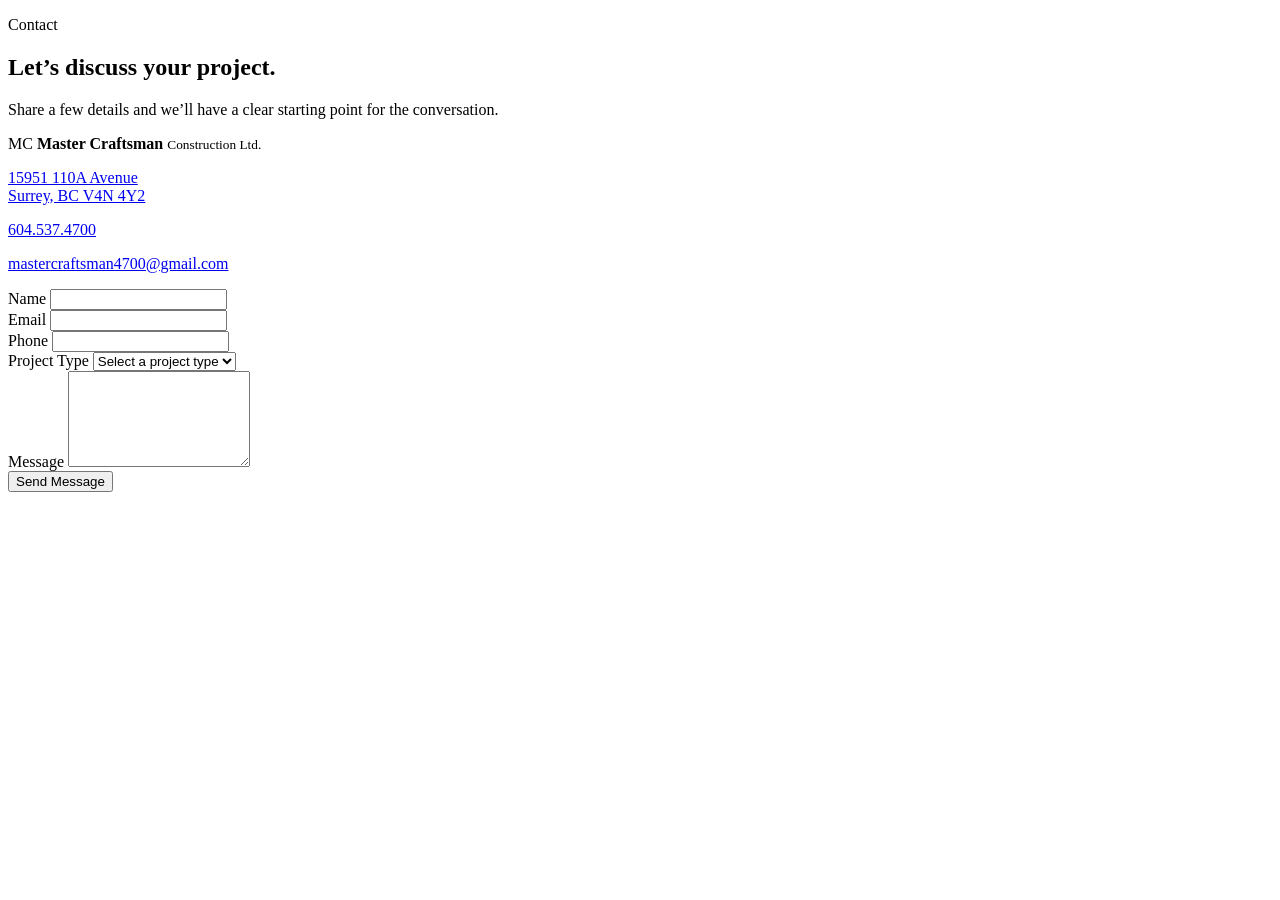
==== contact.html @ fbedae9f "Add files via upload" ====
<!DOCTYPE html>
<html lang="en">
<head>
  <meta charset="UTF-8" />
  <meta name="viewport" content="width=device-width, initial-scale=1.0" />
  <meta name="description" content="Contact Master Craftsman Construction Ltd. in Surrey, British Columbia." />
  <title>Contact | Master Craftsman Construction Ltd.</title>
  <link rel="preconnect" href="https://fonts.googleapis.com">
  <link rel="preconnect" href="https://fonts.gstatic.com" crossorigin>
  <link href="https://fonts.googleapis.com/css2?family=Inter:wght@400;500;600&family=Montserrat:wght@600;700;800&display=swap" rel="stylesheet">
  <link rel="stylesheet" href="assets/css/styles.css" />
</head>
<body data-page="contact">
  <div id="site-header"></div>

  <main>
    <section class="page-hero page-hero--contact">
      <div class="container reveal">
        <p class="eyebrow eyebrow--light">Contact</p>
        <h1>Let’s discuss your project.</h1>
        <p>Share a few details and we’ll have a clear starting point for the conversation.</p>
      </div>
    </section>

    <section class="section">
      <div class="container contact-layout">
        <aside class="contact-card reveal">
          <div class="brand brand--stacked">
            <span class="brand__mark" aria-hidden="true">MC</span>
            <span class="brand__text">
              <strong>Master Craftsman</strong>
              <small>Construction Ltd.</small>
            </span>
          </div>

          <div class="contact-card__details">
            <p>
              <a target="_blank" rel="noopener" href="https://www.google.com/maps/dir/?api=1&destination=15951+110A+Avenue,+Surrey,+BC+V4N+4Y2">
                15951 110A Avenue<br>Surrey, BC V4N 4Y2
              </a>
            </p>
            <p><a href="tel:+16045374700">604.537.4700</a></p>
            <p><a href="mailto:mastercraftsman4700@gmail.com">mastercraftsman4700@gmail.com</a></p>
          </div>
        </aside>

        <div class="contact-form-wrap reveal">
          <form id="contact-form" class="contact-form" novalidate>
            <div class="form-grid">
              <div class="field">
                <label for="name">Name</label>
                <input id="name" name="name" type="text" autocomplete="name" required />
                <small class="error"></small>
              </div>

              <div class="field">
                <label for="email">Email</label>
                <input id="email" name="email" type="email" autocomplete="email" required />
                <small class="error"></small>
              </div>

              <div class="field">
                <label for="phone">Phone</label>
                <input id="phone" name="phone" type="tel" autocomplete="tel" />
                <small class="error"></small>
              </div>

              <div class="field">
                <label for="projectType">Project Type</label>
                <select id="projectType" name="projectType" required>
                  <option value="">Select a project type</option>
                  <option>Residential</option>
                  <option>Multifamily</option>
                  <option>Commercial</option>
                  <option>Other</option>
                </select>
                <small class="error"></small>
              </div>

              <div class="field field--full">
                <label for="message">Message</label>
                <textarea id="message" name="message" rows="6" required></textarea>
                <small class="error"></small>
              </div>
            </div>

            <button class="btn btn--primary" type="submit">Send Message</button>
            <p id="form-status" class="form-status" role="status" aria-live="polite"></p>
          </form>
        </div>
      </div>
    </section>
  </main>

  <div id="site-footer"></div>
  <script src="assets/js/main.js"></script>
</body>
</html>
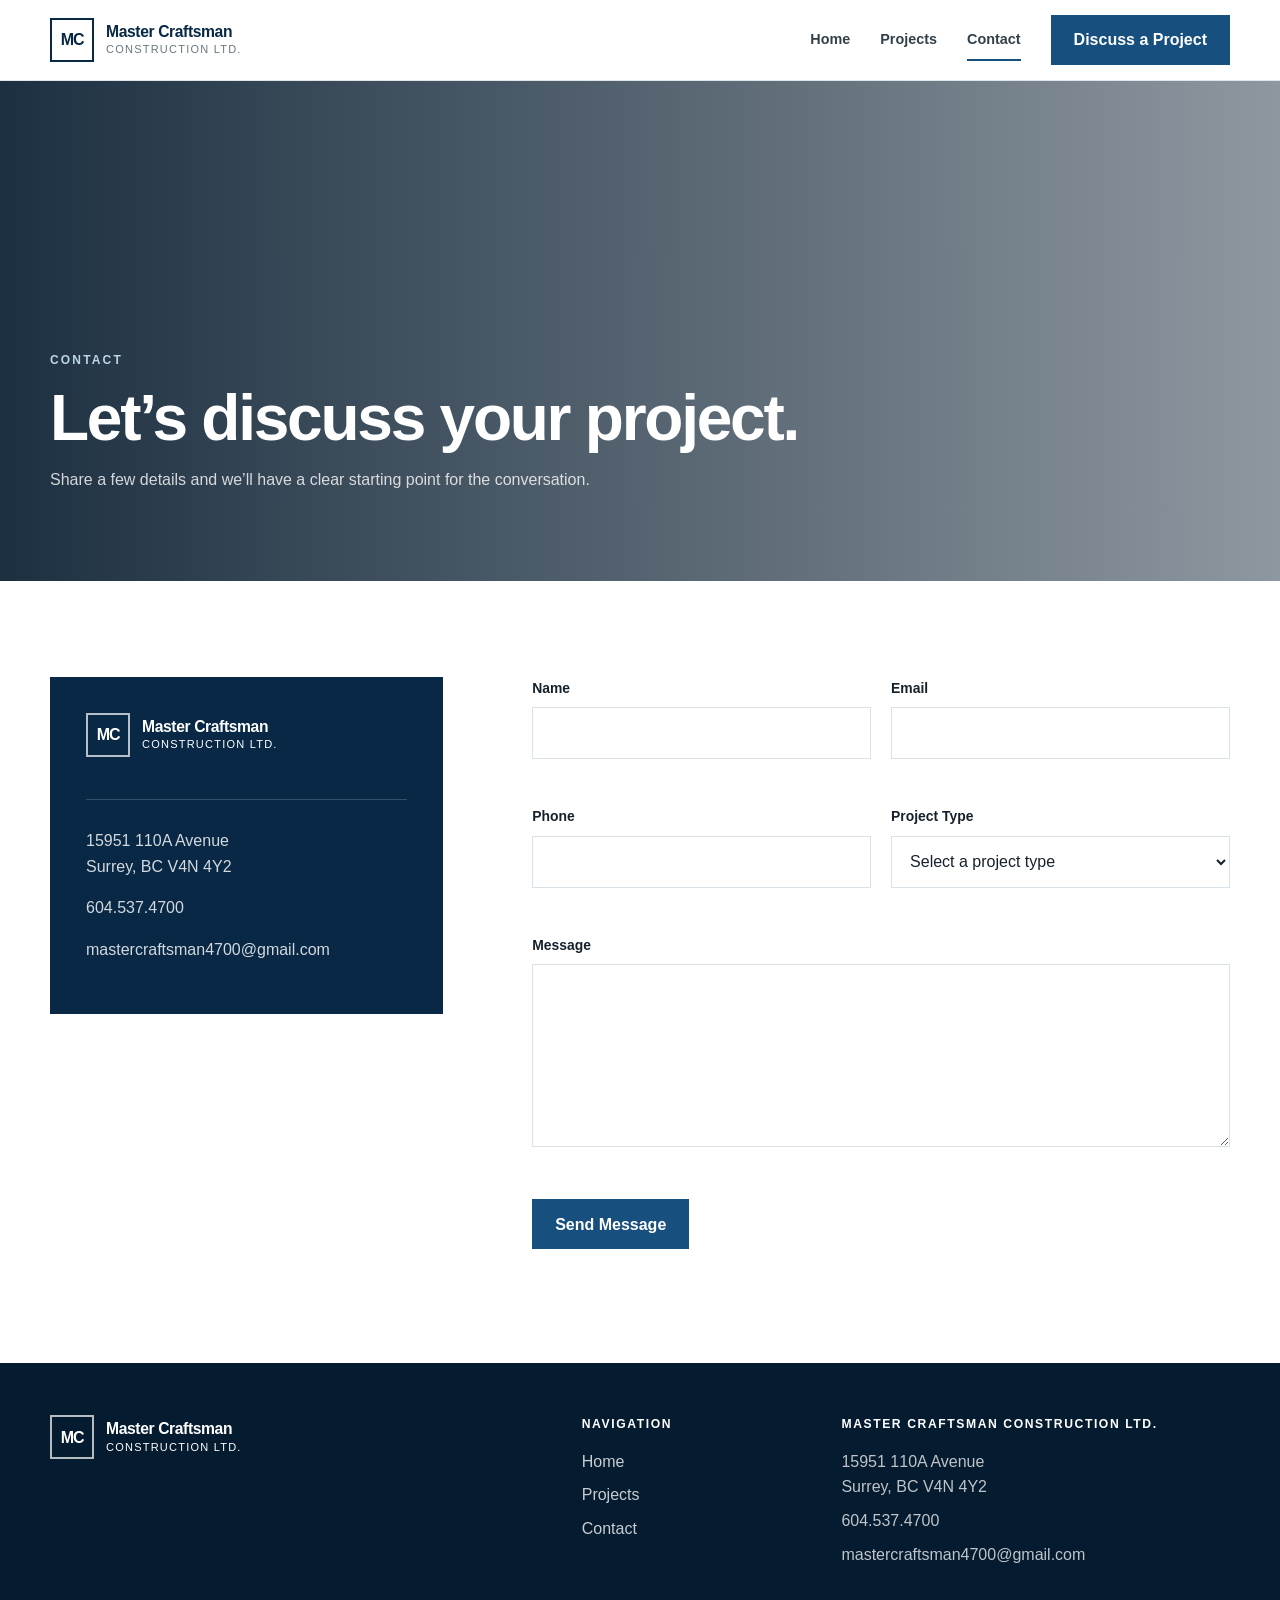
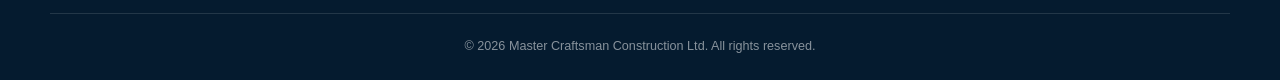
==== commit 666889d6: "Update stylesheet and script paths in contact.html" ====
--- a/contact.html
+++ b/contact.html
@@ -8,7 +8,7 @@
   <link rel="preconnect" href="https://fonts.googleapis.com">
   <link rel="preconnect" href="https://fonts.gstatic.com" crossorigin>
   <link href="https://fonts.googleapis.com/css2?family=Inter:wght@400;500;600&family=Montserrat:wght@600;700;800&display=swap" rel="stylesheet">
-  <link rel="stylesheet" href="assets/css/styles.css" />
+  <link rel="stylesheet" href="styles.css" />
 </head>
 <body data-page="contact">
   <div id="site-header"></div>
@@ -93,6 +93,6 @@
   </main>
 
   <div id="site-footer"></div>
-  <script src="assets/js/main.js"></script>
+  <script src="main.js"></script>
 </body>
 </html>
--- a/styles.css
+++ b/styles.css
@@ -0,0 +1,916 @@
+:root {
+  --navy: #082845;
+  --blue: #174f7f;
+  --blue-soft: #eaf1f6;
+  --ice: #f5f8fa;
+  --white: #ffffff;
+  --ink: #17212b;
+  --muted: #697680;
+  --line: #d9e2e8;
+  --container: 1180px;
+}
+
+*,
+*::before,
+*::after { box-sizing: border-box; }
+
+html { scroll-behavior: smooth; }
+
+body {
+  margin: 0;
+  font-family: "Inter", Arial, sans-serif;
+  color: var(--ink);
+  background: var(--white);
+  line-height: 1.6;
+  -webkit-font-smoothing: antialiased;
+}
+
+img { display: block; width: 100%; }
+a { color: inherit; text-decoration: none; }
+button, input, select, textarea { font: inherit; }
+button { cursor: pointer; }
+
+.container {
+  width: min(calc(100% - 40px), var(--container));
+  margin-inline: auto;
+}
+
+.section { padding: 96px 0; }
+
+h1, h2, h3 {
+  margin-top: 0;
+  font-family: "Montserrat", Arial, sans-serif;
+  line-height: 1.08;
+  letter-spacing: -0.035em;
+}
+
+h1 { font-size: clamp(2.9rem, 6vw, 5.8rem); }
+h2 { font-size: clamp(2rem, 4vw, 3.45rem); }
+h3 { font-size: 1.2rem; }
+p { margin-top: 0; color: var(--muted); }
+
+.eyebrow {
+  margin: 0 0 14px;
+  color: var(--blue);
+  font-size: .75rem;
+  font-weight: 700;
+  letter-spacing: .18em;
+  text-transform: uppercase;
+}
+
+.eyebrow--light { color: #bbd5e9; }
+
+.site-header {
+  position: sticky;
+  top: 0;
+  z-index: 1000;
+  background: rgba(255,255,255,.96);
+  border-bottom: 1px solid rgba(217,226,232,.85);
+  backdrop-filter: blur(12px);
+}
+
+.site-header__inner {
+  min-height: 80px;
+  display: flex;
+  align-items: center;
+  justify-content: space-between;
+  gap: 28px;
+}
+
+.brand {
+  display: inline-flex;
+  align-items: center;
+  gap: 12px;
+}
+
+.brand__mark {
+  width: 44px;
+  height: 44px;
+  display: grid;
+  place-items: center;
+  border: 2px solid var(--navy);
+  color: var(--navy);
+  font-family: "Montserrat", Arial, sans-serif;
+  font-weight: 800;
+  letter-spacing: -0.08em;
+}
+
+.brand__text {
+  display: flex;
+  flex-direction: column;
+  line-height: 1.06;
+}
+
+.brand__text strong {
+  color: var(--navy);
+  font-family: "Montserrat", Arial, sans-serif;
+  font-size: .98rem;
+  letter-spacing: -.025em;
+}
+
+.brand__text small {
+  margin-top: 4px;
+  color: var(--muted);
+  font-size: .69rem;
+  letter-spacing: .11em;
+  text-transform: uppercase;
+}
+
+.nav {
+  display: flex;
+  align-items: center;
+  gap: 30px;
+}
+
+.nav__link {
+  position: relative;
+  color: #33404a;
+  font-size: .9rem;
+  font-weight: 600;
+}
+
+.nav__link::after {
+  content: "";
+  position: absolute;
+  left: 0;
+  bottom: -9px;
+  width: 100%;
+  height: 2px;
+  background: var(--blue);
+  transform: scaleX(0);
+  transform-origin: left;
+  transition: transform .2s ease;
+}
+
+.nav__link:hover::after,
+.nav__link.active::after { transform: scaleX(1); }
+
+.menu-toggle {
+  display: none;
+  width: 44px;
+  height: 44px;
+  border: 0;
+  background: transparent;
+}
+
+.menu-toggle span {
+  display: block;
+  width: 24px;
+  height: 2px;
+  margin: 5px auto;
+  background: var(--navy);
+}
+
+.btn {
+  display: inline-flex;
+  align-items: center;
+  justify-content: center;
+  min-height: 50px;
+  padding: 0 22px;
+  border: 1px solid transparent;
+  font-weight: 700;
+  transition: transform .2s ease, background .2s ease;
+}
+
+.btn:hover { transform: translateY(-2px); }
+
+.btn--primary {
+  color: var(--white);
+  background: var(--blue);
+}
+
+.btn--primary:hover { background: var(--navy); }
+
+.btn--white {
+  color: var(--navy);
+  background: var(--white);
+}
+
+.btn--outline-light {
+  color: var(--white);
+  border-color: rgba(255,255,255,.6);
+  background: transparent;
+}
+
+.hero--editorial {
+  position: relative;
+  min-height: calc(100vh - 80px);
+  display: flex;
+  align-items: end;
+  overflow: hidden;
+}
+
+.hero__image {
+  position: absolute;
+  inset: 0;
+  background:
+    url("https://images.unsplash.com/photo-1541976590-713941681591?auto=format&fit=crop&w=2200&q=90")
+    center / cover no-repeat;
+}
+
+.hero__shade {
+  position: absolute;
+  inset: 0;
+  background:
+    linear-gradient(90deg, rgba(3,22,39,.92) 0%, rgba(3,22,39,.72) 44%, rgba(3,22,39,.2) 100%),
+    linear-gradient(0deg, rgba(3,22,39,.48), transparent 48%);
+}
+
+.hero__content {
+  position: relative;
+  z-index: 2;
+  padding: 120px 0 92px;
+  color: var(--white);
+}
+
+.hero__content h1 {
+  max-width: 880px;
+  margin-bottom: 22px;
+}
+
+.hero__content > p:not(.eyebrow) {
+  max-width: 650px;
+  margin-bottom: 30px;
+  color: rgba(255,255,255,.82);
+  font-size: 1.07rem;
+}
+
+.hero__actions {
+  display: flex;
+  flex-wrap: wrap;
+  gap: 12px;
+}
+
+.visual-story { background: var(--white); }
+
+.story-row {
+  display: grid;
+  grid-template-columns: 1.08fr .92fr;
+  align-items: center;
+  min-height: 560px;
+  margin-bottom: 90px;
+}
+
+.story-row:last-child { margin-bottom: 0; }
+
+.story-row--reverse {
+  grid-template-columns: .92fr 1.08fr;
+}
+
+.story-row--reverse .story-row__image { order: 2; }
+.story-row--reverse .story-row__content { order: 1; }
+
+.story-row__image {
+  height: 100%;
+  min-height: 520px;
+  overflow: hidden;
+}
+
+.story-row__image img {
+  height: 100%;
+  min-height: 520px;
+  object-fit: cover;
+  transition: transform .6s ease;
+}
+
+.story-row:hover .story-row__image img { transform: scale(1.025); }
+
+.story-row__content {
+  padding: 55px clamp(34px, 7vw, 90px);
+}
+
+.story-row__content p {
+  max-width: 560px;
+  margin-bottom: 26px;
+}
+
+.text-link {
+  display: inline-flex;
+  gap: 8px;
+  align-items: center;
+  color: var(--blue);
+  font-weight: 700;
+}
+
+.text-link span { transition: transform .2s ease; }
+.text-link:hover span { transform: translateX(4px); }
+
+.proof-strip {
+  padding: 0;
+  color: var(--white);
+  background: var(--navy);
+}
+
+.proof-strip__grid {
+  display: grid;
+  grid-template-columns: repeat(4, 1fr);
+}
+
+.proof-item {
+  min-height: 190px;
+  padding: 35px 28px;
+  border-right: 1px solid rgba(255,255,255,.14);
+}
+
+.proof-item:last-child { border-right: 0; }
+
+.proof-item strong {
+  display: block;
+  margin-bottom: 10px;
+  font-family: "Montserrat", Arial, sans-serif;
+  font-size: 2.9rem;
+  line-height: 1;
+}
+
+.proof-item span {
+  color: rgba(255,255,255,.72);
+  font-size: .9rem;
+}
+
+.section-heading {
+  max-width: 730px;
+  margin-bottom: 42px;
+}
+
+.section-heading--row {
+  max-width: none;
+  display: flex;
+  align-items: end;
+  justify-content: space-between;
+  gap: 24px;
+}
+
+.featured-block { background: var(--ice); }
+
+.project-grid {
+  display: grid;
+  grid-template-columns: repeat(3, 1fr);
+  gap: 30px 20px;
+}
+
+.project-card {
+  display: block;
+  background: transparent;
+}
+
+.project-card__image-wrap {
+  position: relative;
+  aspect-ratio: 4 / 3;
+  overflow: hidden;
+  background: #dfe7eb;
+}
+
+.project-card__image {
+  height: 100%;
+  object-fit: cover;
+  transition: transform .45s ease;
+}
+
+.project-card__overlay {
+  position: absolute;
+  inset: 0;
+  display: flex;
+  align-items: end;
+  padding: 22px;
+  color: var(--white);
+  background: linear-gradient(0deg, rgba(4,28,49,.8), rgba(4,28,49,.08) 62%);
+  opacity: 0;
+  transition: opacity .25s ease;
+}
+
+.project-card:hover .project-card__image { transform: scale(1.05); }
+.project-card:hover .project-card__overlay { opacity: 1; }
+
+.project-card__body { padding: 17px 0 0; }
+
+.project-card__category {
+  margin-bottom: 7px;
+  color: var(--blue);
+  font-size: .72rem;
+  font-weight: 700;
+  letter-spacing: .13em;
+  text-transform: uppercase;
+}
+
+.project-card h3 { margin-bottom: 5px; }
+.project-card p { margin-bottom: 0; font-size: .9rem; }
+
+.qualification-section { background: var(--white); }
+
+.qualification-layout {
+  display: grid;
+  grid-template-columns: 1fr 1fr;
+  align-items: stretch;
+  min-height: 560px;
+}
+
+.qualification-layout__image img {
+  height: 100%;
+  object-fit: cover;
+}
+
+.qualification-layout__content {
+  display: flex;
+  flex-direction: column;
+  justify-content: center;
+  padding: 55px clamp(34px, 7vw, 90px);
+  background: var(--blue-soft);
+}
+
+.simple-list {
+  margin-top: 16px;
+  border-top: 1px solid #cbd9e3;
+}
+
+.simple-list__item {
+  padding: 18px 0;
+  border-bottom: 1px solid #cbd9e3;
+  font-weight: 600;
+}
+
+.cta-band {
+  padding: 68px 0;
+  color: var(--white);
+  background: var(--blue);
+}
+
+.cta-band__inner {
+  display: flex;
+  align-items: center;
+  justify-content: space-between;
+  gap: 30px;
+}
+
+.cta-band h2 { margin-bottom: 0; }
+
+.page-hero {
+  position: relative;
+  min-height: 500px;
+  display: flex;
+  align-items: end;
+  padding: 100px 0 72px;
+  color: var(--white);
+  background-position: center;
+  background-size: cover;
+}
+
+.page-hero::before {
+  content: "";
+  position: absolute;
+  inset: 0;
+  background: linear-gradient(90deg, rgba(4,25,44,.9), rgba(4,25,44,.45));
+}
+
+.page-hero > .container { position: relative; z-index: 2; }
+
+.page-hero h1 {
+  max-width: 920px;
+  margin-bottom: 14px;
+  font-size: clamp(2.7rem, 5vw, 4.8rem);
+}
+
+.page-hero p:not(.eyebrow) {
+  max-width: 680px;
+  color: rgba(255,255,255,.8);
+}
+
+.page-hero--projects {
+  background-image: url("https://images.unsplash.com/photo-1503387762-592deb58ef4e?auto=format&fit=crop&w=2200&q=88");
+}
+
+.page-hero--contact {
+  background-image: url("https://images.unsplash.com/photo-1497366811353-6870744d04b2?auto=format&fit=crop&w=2200&q=88");
+}
+
+.project-section { scroll-margin-top: 80px; }
+.project-section--alt { background: var(--ice); }
+
+.project-section__heading {
+  display: grid;
+  grid-template-columns: 110px 1fr 1fr;
+  gap: 26px;
+  align-items: end;
+  padding-bottom: 28px;
+  margin-bottom: 38px;
+  border-bottom: 1px solid var(--line);
+}
+
+.project-section__heading h2 { margin: 0; }
+.project-section__heading p:last-child { margin: 0; max-width: 480px; }
+
+.project-detail-hero {
+  position: relative;
+  min-height: 72vh;
+  display: flex;
+  align-items: end;
+  overflow: hidden;
+  background: var(--navy);
+}
+
+.project-detail-hero__image {
+  position: absolute;
+  inset: 0;
+  background-position: center;
+  background-size: cover;
+}
+
+.project-detail-hero__shade {
+  position: absolute;
+  inset: 0;
+  background: linear-gradient(0deg, rgba(3,22,39,.85), rgba(3,22,39,.1) 66%);
+}
+
+.project-detail-hero__content {
+  position: relative;
+  z-index: 2;
+  padding: 85px 0 65px;
+  color: var(--white);
+}
+
+.project-detail-hero__content h1 {
+  max-width: 900px;
+  margin: 0;
+  font-size: clamp(2.7rem, 6vw, 5.2rem);
+}
+
+.project-info-section { padding-bottom: 54px; }
+
+.back-link {
+  display: inline-block;
+  margin-bottom: 36px;
+  color: var(--blue);
+  font-weight: 700;
+}
+
+.project-info-grid {
+  display: grid;
+  grid-template-columns: repeat(5, 1fr);
+  border-top: 1px solid var(--line);
+  border-left: 1px solid var(--line);
+}
+
+.project-info-item {
+  min-height: 130px;
+  padding: 22px;
+  border-right: 1px solid var(--line);
+  border-bottom: 1px solid var(--line);
+}
+
+.project-info-item span {
+  display: block;
+  margin-bottom: 8px;
+  color: var(--muted);
+  font-size: .7rem;
+  font-weight: 700;
+  letter-spacing: .12em;
+  text-transform: uppercase;
+}
+
+.project-info-item strong {
+  font-family: "Montserrat", Arial, sans-serif;
+  font-size: .95rem;
+}
+
+.project-gallery-section {
+  padding: 0 0 96px;
+}
+
+.project-gallery {
+  display: grid;
+  grid-template-columns: repeat(2, 1fr);
+  gap: 18px;
+}
+
+.project-gallery figure {
+  margin: 0;
+  overflow: hidden;
+  background: #e2e8ec;
+}
+
+.project-gallery figure:first-child {
+  grid-column: 1 / -1;
+}
+
+.project-gallery img {
+  aspect-ratio: 4 / 3;
+  object-fit: cover;
+  transition: transform .4s ease;
+}
+
+.project-gallery figure:first-child img { aspect-ratio: 16 / 8; }
+.project-gallery figure:hover img { transform: scale(1.025); }
+
+.contact-layout {
+  display: grid;
+  grid-template-columns: .72fr 1.28fr;
+  gap: clamp(38px, 7vw, 90px);
+  align-items: start;
+}
+
+.contact-card {
+  position: sticky;
+  top: 108px;
+  padding: 36px;
+  color: var(--white);
+  background: var(--navy);
+}
+
+.contact-card .brand__mark {
+  color: var(--white);
+  border-color: rgba(255,255,255,.7);
+}
+
+.contact-card .brand__text strong,
+.contact-card .brand__text small { color: var(--white); }
+
+.contact-card__details {
+  margin-top: 42px;
+  padding-top: 28px;
+  border-top: 1px solid rgba(255,255,255,.18);
+}
+
+.contact-card__details p,
+.contact-card__details a {
+  color: rgba(255,255,255,.82);
+}
+
+.contact-card__details a:hover { color: var(--white); }
+
+.form-grid {
+  display: grid;
+  grid-template-columns: 1fr 1fr;
+  gap: 22px 20px;
+  margin-bottom: 28px;
+}
+
+.field {
+  display: flex;
+  flex-direction: column;
+  gap: 8px;
+}
+
+.field--full { grid-column: 1 / -1; }
+
+.field label {
+  font-size: .87rem;
+  font-weight: 700;
+}
+
+.field input,
+.field select,
+.field textarea {
+  width: 100%;
+  border: 1px solid var(--line);
+  background: var(--white);
+  color: var(--ink);
+  outline: 0;
+}
+
+.field input,
+.field select { height: 52px; padding: 0 14px; }
+.field textarea { padding: 14px; resize: vertical; }
+
+.field input:focus,
+.field select:focus,
+.field textarea:focus {
+  border-color: var(--blue);
+  box-shadow: 0 0 0 3px rgba(23,79,127,.08);
+}
+
+.field.invalid input,
+.field.invalid select,
+.field.invalid textarea { border-color: #a53535; }
+
+.error {
+  min-height: 16px;
+  color: #a53535;
+  font-size: .77rem;
+}
+
+.form-status {
+  margin: 18px 0 0;
+  font-weight: 600;
+}
+
+.form-status.success { color: #246c48; }
+.form-status.failure { color: #a53535; }
+
+.site-footer {
+  padding: 52px 0 24px;
+  color: rgba(255,255,255,.78);
+  background: #051b2f;
+}
+
+.footer-grid {
+  display: grid;
+  grid-template-columns: 1.25fr .55fr 1fr;
+  gap: 46px;
+  align-items: start;
+}
+
+.site-footer .brand__mark {
+  color: var(--white);
+  border-color: rgba(255,255,255,.7);
+}
+
+.site-footer .brand__text strong,
+.site-footer .brand__text small { color: var(--white); }
+
+.footer-title {
+  margin-bottom: 14px;
+  color: var(--white);
+  font-size: .76rem;
+  font-weight: 700;
+  letter-spacing: .13em;
+  text-transform: uppercase;
+}
+
+.footer-links {
+  display: grid;
+  gap: 8px;
+}
+
+.footer-links a:hover,
+.footer-contact a:hover { color: var(--white); }
+
+.footer-contact p,
+.footer-contact a {
+  margin-bottom: 8px;
+  color: rgba(255,255,255,.74);
+}
+
+.footer-bottom {
+  margin-top: 38px;
+  padding-top: 22px;
+  border-top: 1px solid rgba(255,255,255,.12);
+  text-align: center;
+  color: rgba(255,255,255,.52);
+  font-size: .79rem;
+}
+
+.reveal {
+  opacity: 0;
+  transform: translateY(18px);
+  transition: opacity .55s ease, transform .55s ease;
+}
+
+.reveal.is-visible {
+  opacity: 1;
+  transform: none;
+}
+
+@media (prefers-reduced-motion: reduce) {
+  html { scroll-behavior: auto; }
+  *, *::before, *::after {
+    transition-duration: .01ms !important;
+    animation-duration: .01ms !important;
+  }
+  .reveal { opacity: 1; transform: none; }
+}
+
+@media (max-width: 1050px) {
+  .project-grid { grid-template-columns: repeat(2, 1fr); }
+  .proof-strip__grid { grid-template-columns: repeat(2, 1fr); }
+  .proof-item:nth-child(2) { border-right: 0; }
+  .proof-item:nth-child(-n+2) { border-bottom: 1px solid rgba(255,255,255,.14); }
+  .header-cta { display: none; }
+  .project-info-grid { grid-template-columns: repeat(3, 1fr); }
+}
+
+@media (max-width: 820px) {
+  .section { padding: 72px 0; }
+
+  .site-header__inner { min-height: 72px; }
+  .menu-toggle { display: block; }
+
+  .nav {
+    position: absolute;
+    top: 72px;
+    left: 0;
+    right: 0;
+    display: none;
+    flex-direction: column;
+    align-items: stretch;
+    gap: 0;
+    padding: 12px 20px 22px;
+    background: var(--white);
+    border-bottom: 1px solid var(--line);
+    box-shadow: 0 15px 30px rgba(8,40,69,.08);
+  }
+
+  .nav.open { display: flex; }
+
+  .nav__link {
+    padding: 14px 4px;
+    border-bottom: 1px solid var(--line);
+  }
+
+  .nav__link::after { display: none; }
+
+  .story-row,
+  .story-row--reverse,
+  .qualification-layout,
+  .contact-layout {
+    grid-template-columns: 1fr;
+  }
+
+  .story-row { margin-bottom: 64px; }
+  .story-row--reverse .story-row__image,
+  .story-row--reverse .story-row__content { order: initial; }
+
+  .story-row__image,
+  .story-row__image img { min-height: 430px; }
+
+  .story-row__content { padding: 38px 8px 0; }
+
+  .qualification-layout__image img { min-height: 420px; }
+  .qualification-layout__content { padding: 46px 36px; }
+
+  .project-section__heading {
+    grid-template-columns: 70px 1fr;
+  }
+
+  .project-section__heading p:last-child {
+    grid-column: 2;
+  }
+
+  .contact-card { position: static; }
+
+  .footer-grid {
+    grid-template-columns: 1fr 1fr;
+  }
+
+  .footer-grid > :first-child { grid-column: 1 / -1; }
+
+  .project-info-grid { grid-template-columns: repeat(2, 1fr); }
+}
+
+@media (max-width: 600px) {
+  .container { width: min(calc(100% - 28px), var(--container)); }
+  .section { padding: 58px 0; }
+
+  .brand__mark { width: 40px; height: 40px; }
+  .brand__text strong { font-size: .86rem; }
+  .brand__text small { font-size: .64rem; }
+
+  h1 { font-size: clamp(2.5rem, 12vw, 4rem); }
+  h2 { font-size: clamp(1.9rem, 8vw, 2.7rem); }
+
+  .hero--editorial { min-height: 700px; }
+
+  .hero__shade {
+    background: linear-gradient(0deg, rgba(3,22,39,.93), rgba(3,22,39,.42));
+  }
+
+  .hero__content { padding: 100px 0 56px; }
+
+  .hero__actions {
+    flex-direction: column;
+    align-items: stretch;
+  }
+
+  .proof-strip__grid,
+  .project-grid,
+  .form-grid,
+  .footer-grid,
+  .project-gallery {
+    grid-template-columns: 1fr;
+  }
+
+  .proof-item,
+  .proof-item:nth-child(2) {
+    border-right: 0;
+    border-bottom: 1px solid rgba(255,255,255,.14);
+  }
+
+  .proof-item:last-child { border-bottom: 0; }
+
+  .section-heading--row,
+  .cta-band__inner {
+    flex-direction: column;
+    align-items: flex-start;
+  }
+
+  .story-row__image,
+  .story-row__image img { min-height: 330px; }
+
+  .qualification-layout__image img { min-height: 330px; }
+  .qualification-layout__content { padding: 38px 24px; }
+
+  .page-hero { min-height: 430px; padding-bottom: 54px; }
+
+  .project-section__heading {
+    display: block;
+  }
+
+  .project-section__heading .eyebrow { margin-bottom: 10px; }
+  .project-section__heading h2 { margin-bottom: 12px; }
+
+  .project-info-grid { grid-template-columns: 1fr; }
+
+  .project-gallery figure:first-child { grid-column: auto; }
+  .project-gallery figure:first-child img,
+  .project-gallery img { aspect-ratio: 4 / 3; }
+
+  .contact-card { padding: 28px 22px; }
+}
